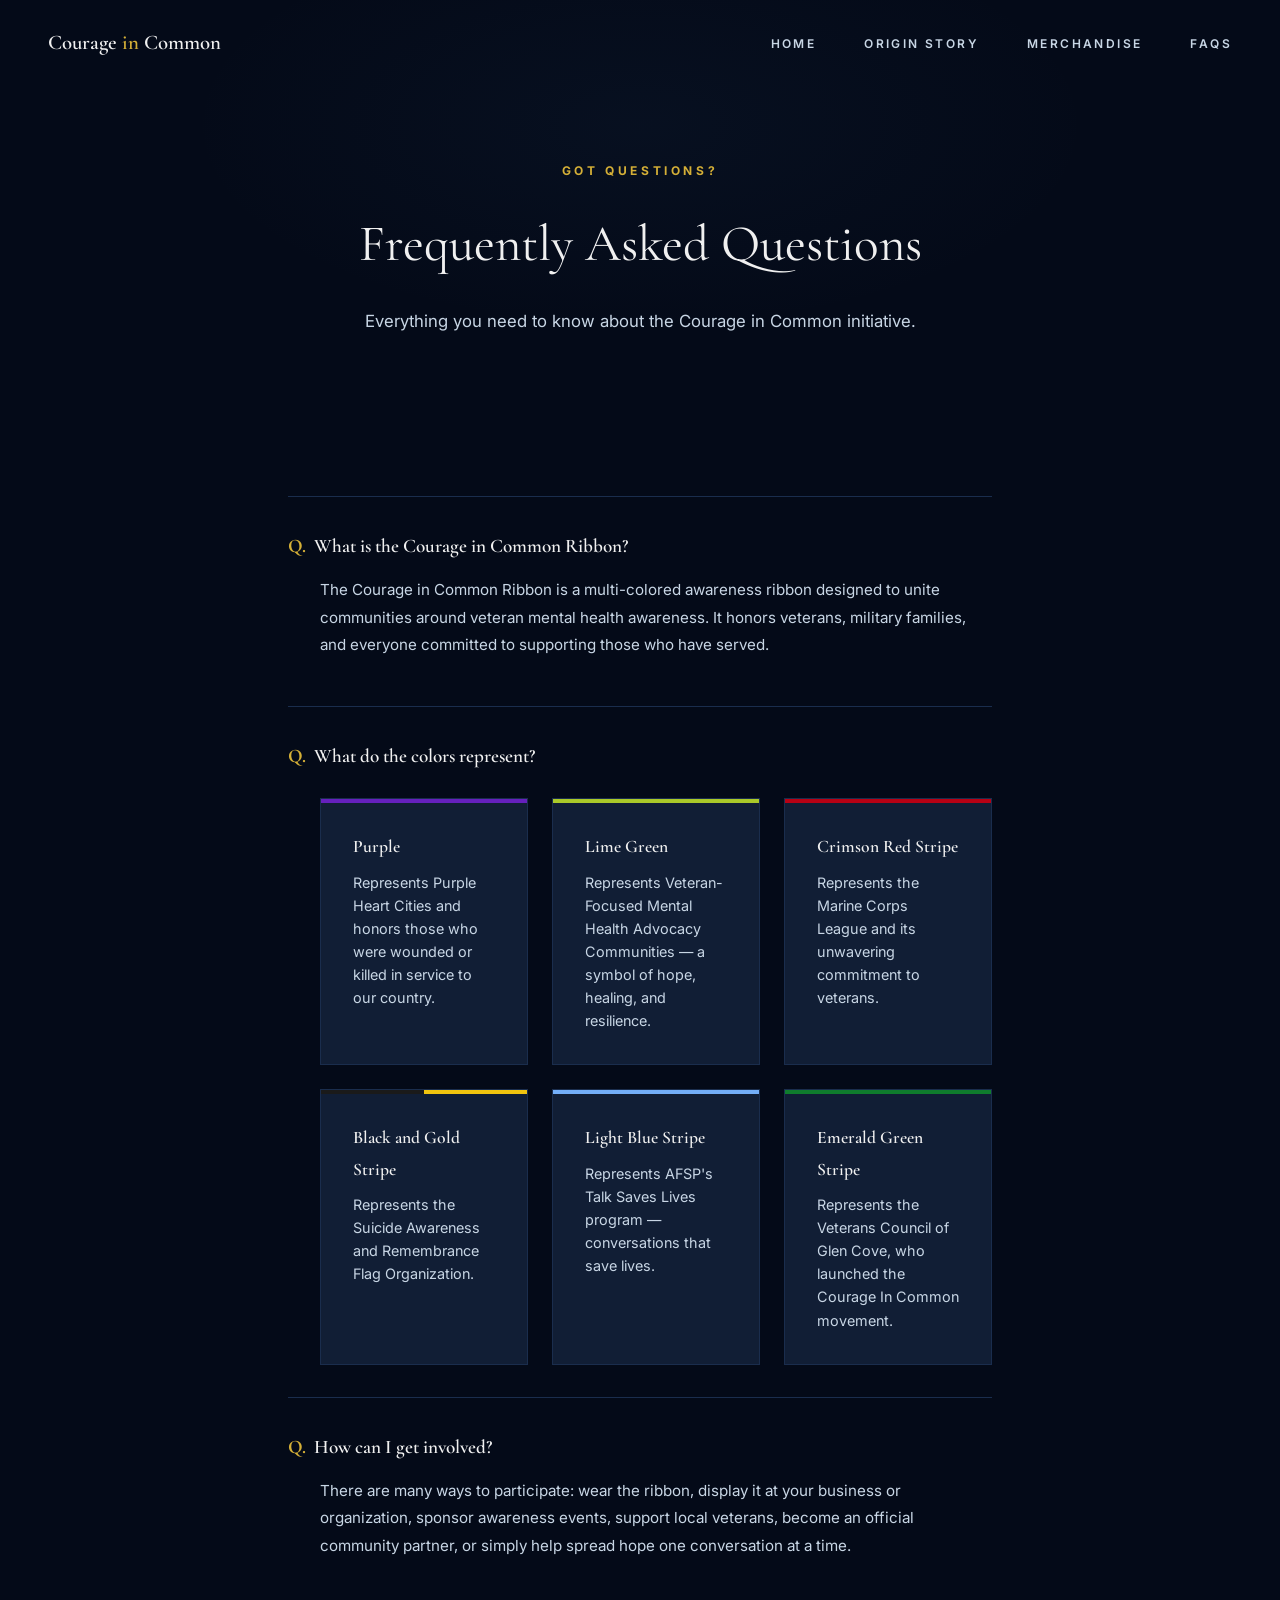
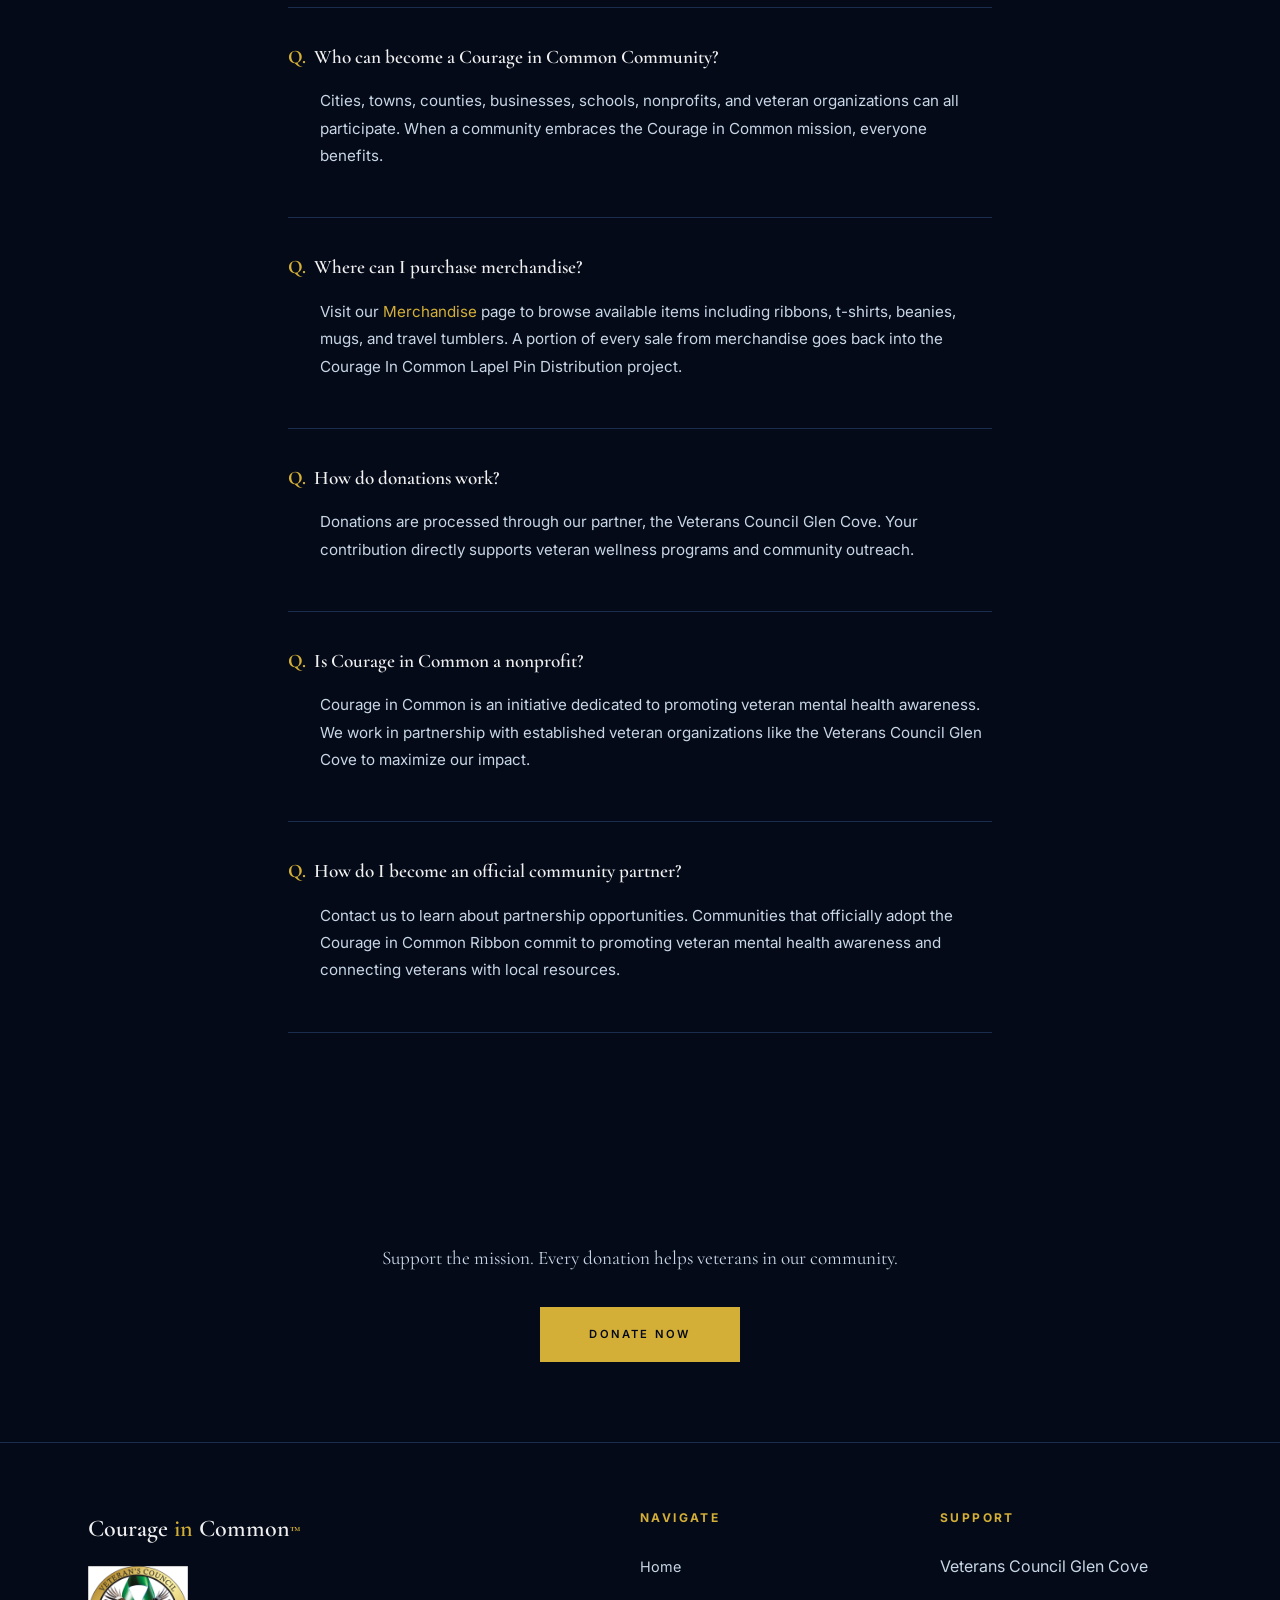
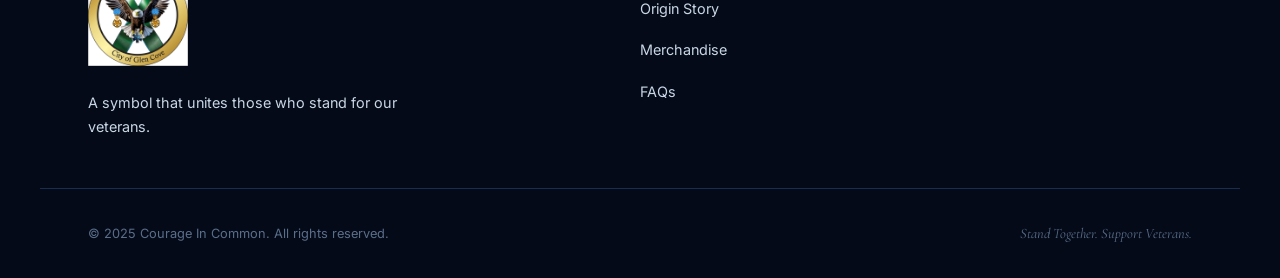
==== faqs.html @ e47f9d23 "Update veterans council seal to v3 on all pages" ====
<!DOCTYPE html>
<html lang="en">
<head>
  <meta charset="UTF-8">
  <meta name="viewport" content="width=device-width, initial-scale=1.0">
  <title>FAQs — Courage In Common™</title>
  <meta name="description" content="Frequently asked questions about the Courage in Common Ribbon initiative and how you can get involved.">
  <link rel="preconnect" href="https://fonts.googleapis.com">
  <link rel="preconnect" href="https://fonts.gstatic.com" crossorigin>
  <link href="https://fonts.googleapis.com/css2?family=Cormorant+Garamond:ital,wght@0,300;0,400;0,500;0,600;0,700;1,300;1,400&family=Inter:wght@300;400;500;600&display=swap" rel="stylesheet">
  <style>
    :root {
      --bg-deep: #040a18; --bg-primary: #0a1628; --bg-card: #111e35;
      --border: #1a2d4d; --gold: #d4af37; --gold-bright: #e8c84a;
      --text-primary: #f0f0f0; --text-muted: #c8d6e5; --text-dim: #5a6e8a;
      --font-display: 'Cormorant Garamond', Georgia, serif;
      --font-body: 'Inter', -apple-system, sans-serif;
      --transition: 0.5s cubic-bezier(0.4, 0, 0.2, 1);
    }
    *, *::before, *::after { margin: 0; padding: 0; box-sizing: border-box; }
    body { font-family: var(--font-body); font-weight: 400; color: var(--text-primary); background: var(--bg-deep); line-height: 1.8; -webkit-font-smoothing: antialiased; }
    a { color: var(--gold); text-decoration: none; transition: color var(--transition); }
    a:hover { color: var(--gold-bright); }

    .navbar { position: fixed; top: 0; left: 0; right: 0; z-index: 1000; padding: 1.5rem 3rem; transition: all var(--transition); }
    .navbar.scrolled { background: rgba(4, 10, 24, 0.95); backdrop-filter: blur(20px); padding: 1rem 3rem; border-bottom: 1px solid var(--border); }
    .nav-inner { max-width: 1400px; margin: 0 auto; display: flex; justify-content: space-between; align-items: center; }
    .nav-brand { font-family: var(--font-display); font-weight: 600; font-size: 1.3rem; color: var(--text-primary); }
    .nav-brand span { color: var(--gold); }
    .nav-links { display: flex; gap: 3rem; list-style: none; padding: 0; margin: 0; margin-left: auto; }
    .nav-links a { font-size: 0.75rem; font-weight: 600; letter-spacing: 0.2em; text-transform: uppercase; color: var(--text-muted); transition: color var(--transition); position: relative; }
    .nav-links a::after { content: ''; position: absolute; bottom: -4px; left: 0; width: 0; height: 1px; background: var(--gold); transition: width var(--transition); }
    .nav-links a:hover { color: var(--gold); }
    .nav-links a:hover::after { width: 100%; }
    .hamburger { display: none; flex-direction: column; gap: 6px; cursor: pointer; z-index: 10000; position: relative; background: none; border: none; padding: 10px; }
    .hamburger span { width: 24px; height: 1px; background: var(--text-primary); transition: all 0.4s ease; }
    .hamburger.active span:nth-child(1) { transform: rotate(45deg) translate(5px, 5px); }
    .hamburger.active span:nth-child(2) { opacity: 0; }
    .hamburger.active span:nth-child(3) { transform: rotate(-45deg) translate(5px, -5px); }
    @media (max-width: 768px) {
      .navbar { padding: 1rem 1.5rem; }
      .navbar.scrolled { padding: 0.8rem 1.5rem; }
      .nav-links { display: none; position: fixed; top: 0; left: 0; width: 100vw; height: 100vh; background: #000; flex-direction: column; justify-content: center; align-items: center; gap: 2.5rem; z-index: 9999; padding: 0; margin: 0; }
      .nav-links.active { display: flex; }
      .nav-links a { font-size: 0.9rem; letter-spacing: 0.25em; font-family: var(--font-display); font-weight: 400; }
      .hamburger { display: flex; }
    }

    .overline { font-weight: 700; font-size: 0.75rem; letter-spacing: 0.3em; text-transform: uppercase; color: var(--gold); margin-bottom: 1rem; display: block; }
    .page-hero { padding: 10rem 2rem 5rem; text-align: center; background: radial-gradient(ellipse at 50% 30%, rgba(58, 110, 165, 0.06) 0%, transparent 50%), var(--bg-deep); }
    .page-hero h1 { font-family: var(--font-display); font-weight: 400; font-size: clamp(2rem, 4vw, 3.5rem); color: var(--text-primary); margin-bottom: 1rem; }
    .faq-section { padding: 5rem 3rem 8rem; max-width: 800px; margin: 0 auto; }
    .faq-item { border-bottom: 1px solid var(--border); padding: 2rem 0; }
    .faq-item:first-child { border-top: 1px solid var(--border); }
    .faq-question { font-family: var(--font-display); font-weight: 600; font-size: 1.2rem; color: var(--text-primary); margin-bottom: 0.8rem; display: flex; align-items: flex-start; gap: 0.5rem; }
    .faq-question::before { content: 'Q.'; color: var(--gold); font-weight: 700; flex-shrink: 0; }
    .faq-answer { color: var(--text-muted); font-size: 0.95rem; padding-left: 2rem; line-height: 1.8; }
    .faq-answer p { margin-bottom: 1rem; }
    @media (max-width: 768px) { .faq-section { padding: 3rem 1.5rem 5rem; } }

    .btn-primary { display: inline-block; padding: 1rem 3rem; background: var(--gold); color: var(--bg-deep); font-size: 0.7rem; font-weight: 600; letter-spacing: 0.2em; text-transform: uppercase; border: 1px solid var(--gold); transition: all var(--transition); text-decoration: none; }
    .btn-primary:hover { background: var(--gold-bright); color: var(--bg-deep); box-shadow: 0 0 30px rgba(212, 175, 55, 0.2); }

    footer { background: var(--bg-deep); border-top: 1px solid var(--border); padding: 4rem 0 2rem; }
    .footer-inner { max-width: 1200px; margin: 0 auto; padding: 0 3rem; display: grid; grid-template-columns: 2fr 1fr 1fr; gap: 3rem; }
    .footer-brand { font-family: var(--font-display); font-weight: 600; font-size: 1.5rem; color: var(--text-primary); margin-bottom: 1rem; }
    .footer-brand span { color: var(--gold); }
    .footer-desc { font-size: 0.9rem; color: var(--text-muted); max-width: 350px; line-height: 1.7; }
    .footer-heading { font-weight: 700; font-size: 0.75rem; letter-spacing: 0.2em; text-transform: uppercase; color: var(--gold); margin-bottom: 1.5rem; }
    .footer-links { list-style: none; }
    .footer-links li { margin-bottom: 0.8rem; }
    .footer-links a { font-size: 0.9rem; color: var(--text-muted); }
    .footer-links a:hover { color: var(--gold); }
    .footer-bottom { max-width: 1200px; margin: 3rem auto 0; padding: 2rem 3rem 0; border-top: 1px solid var(--border); display: flex; justify-content: space-between; align-items: center; flex-wrap: wrap; gap: 1rem; }
    .footer-copy { font-size: 0.8rem; color: var(--text-dim); }
    .footer-tagline { font-family: var(--font-display); font-style: italic; font-size: 0.9rem; color: var(--text-dim); }
    @media (max-width: 768px) { .footer-inner { grid-template-columns: 1fr; text-align: center; padding: 0 1.5rem; } .footer-desc { margin: 0 auto; } .footer-bottom { justify-content: center; text-align: center; padding: 2rem 1.5rem 0; } }

    .reveal { opacity: 0; transform: translateY(30px); transition: opacity 0.8s ease, transform 0.8s ease; }
    .reveal.visible { opacity: 1; transform: translateY(0); }
    .color-grid { display: grid; grid-template-columns: repeat(3, 1fr); gap: 1.5rem; margin-top: 1.5rem; }
    .color-card { background: var(--bg-card); border: 1px solid var(--border); padding: 2rem; transition: all var(--transition); position: relative; overflow: hidden; }
    .color-card::before { content: ''; position: absolute; top: 0; left: 0; right: 0; height: 4px; background: var(--card-accent, var(--gold)); }
    .color-card:hover { border-color: rgba(212, 175, 55, 0.25); transform: translateY(-4px); }
    .color-card h3 { font-family: var(--font-display); font-weight: 600; font-size: 1.1rem; color: var(--text-primary); margin-bottom: 0.5rem; }
    .color-card p { font-size: 0.9rem; color: var(--text-muted); line-height: 1.6; margin: 0; }
    @media (max-width: 768px) { .color-grid { grid-template-columns: 1fr; } }
  </style>
</head>
<body>
  <nav class="navbar" id="navbar">
    <div class="nav-inner">
      <a href="index.html" class="nav-brand">Courage <span>in</span> Common</a>
      <ul class="nav-links" id="navLinks">
        <li><a href="index.html">Home</a></li>
        <li><a href="origin-story.html">Origin Story</a></li>
        <li><a href="merchandise.html">Merchandise</a></li>
        <li><a href="faqs.html">FAQs</a></li>
      </ul>
      <div class="hamburger" id="hamburger"><span></span><span></span><span></span></div>
    </div>
  </nav>

  <section class="page-hero">
    <span class="overline reveal">Got Questions?</span>
    <h1 class="reveal">Frequently Asked Questions</h1>
    <p class="reveal" style="font-size: 1.05rem; color: var(--text-muted);">Everything you need to know about the Courage in Common initiative.</p>
  </section>

  <div class="faq-section">
    <div class="faq-item reveal"><h3 class="faq-question">What is the Courage in Common Ribbon?</h3><div class="faq-answer"><p>The Courage in Common Ribbon is a multi-colored awareness ribbon designed to unite communities around veteran mental health awareness. It honors veterans, military families, and everyone committed to supporting those who have served.</p></div></div>
    <div class="faq-item reveal"><h3 class="faq-question">What do the colors represent?</h3><div class="faq-answer">
      <div class="color-grid">
        <div class="color-card" style="--card-accent: #6520bd;"><h3>Purple</h3><p>Represents Purple Heart Cities and honors those who were wounded or killed in service to our country.</p></div>
        <div class="color-card" style="--card-accent: #aac929;"><h3>Lime Green</h3><p>Represents Veteran-Focused Mental Health Advocacy Communities — a symbol of hope, healing, and resilience.</p></div>
        <div class="color-card" style="--card-accent: #b70114;"><h3>Crimson Red Stripe</h3><p>Represents the Marine Corps League and its unwavering commitment to veterans.</p></div>
        <div class="color-card" style="--card-accent: linear-gradient(90deg, #1a1a1a 50%, #f1c40f 50%);"><h3>Black and Gold Stripe</h3><p>Represents the Suicide Awareness and Remembrance Flag Organization.</p></div>
        <div class="color-card" style="--card-accent: #73aef8;"><h3>Light Blue Stripe</h3><p>Represents AFSP's Talk Saves Lives program — conversations that save lives.</p></div>
        <div class="color-card" style="--card-accent: #0f7c2d;"><h3>Emerald Green Stripe</h3><p>Represents the Veterans Council of Glen Cove, who launched the Courage In Common movement.</p></div>
      </div>
    </div></div>
    <div class="faq-item reveal"><h3 class="faq-question">How can I get involved?</h3><div class="faq-answer"><p>There are many ways to participate: wear the ribbon, display it at your business or organization, sponsor awareness events, support local veterans, become an official community partner, or simply help spread hope one conversation at a time.</p></div></div>
    <div class="faq-item reveal"><h3 class="faq-question">Who can become a Courage in Common Community?</h3><div class="faq-answer"><p>Cities, towns, counties, businesses, schools, nonprofits, and veteran organizations can all participate. When a community embraces the Courage in Common mission, everyone benefits.</p></div></div>
    <div class="faq-item reveal"><h3 class="faq-question">Where can I purchase merchandise?</h3><div class="faq-answer"><p>Visit our <a href="merchandise.html">Merchandise</a> page to browse available items including ribbons, t-shirts, beanies, mugs, and travel tumblers. A portion of every sale from merchandise goes back into the Courage In Common Lapel Pin Distribution project.</p></div></div>
    <div class="faq-item reveal"><h3 class="faq-question">How do donations work?</h3><div class="faq-answer"><p>Donations are processed through our partner, the Veterans Council Glen Cove. Your contribution directly supports veteran wellness programs and community outreach.</p></div></div>
    <div class="faq-item reveal"><h3 class="faq-question">Is Courage in Common a nonprofit?</h3><div class="faq-answer"><p>Courage in Common is an initiative dedicated to promoting veteran mental health awareness. We work in partnership with established veteran organizations like the Veterans Council Glen Cove to maximize our impact.</p></div></div>
    <div class="faq-item reveal"><h3 class="faq-question">How do I become an official community partner?</h3><div class="faq-answer"><p>Contact us to learn about partnership opportunities. Communities that officially adopt the Courage in Common Ribbon commit to promoting veteran mental health awareness and connecting veterans with local resources.</p></div></div>
  </div>

  <section style="padding: 5rem 0; text-align: center; background: var(--bg-deep);">
    <p style="font-family: var(--font-display); font-size: 1.2rem; color: var(--text-muted); margin-bottom: 2rem;">Support the mission. Every donation helps veterans in our community.</p>
    <a href="https://www.zeffy.com/en-US/donation-form/courage-in-common-mental-health-advocacy-initiative" class="btn-primary" target="_blank" rel="noopener">Donate Now</a>
  </section>

  <footer>
    <div class="footer-inner">
      <div><div class="footer-brand">Courage <span>in</span> Common<span style="color: var(--gold); font-size: 0.6em;">™</span></div>
        <img src="images/veterans-council-seal.png" alt="Veterans Council Glen Cove" style="max-width: 100px; margin-bottom: 1rem;">
        <p class="footer-desc">A symbol that unites those who stand for our veterans.</p></div>
      <div><h4 class="footer-heading">Navigate</h4><ul class="footer-links"><li><a href="index.html">Home</a></li><li><a href="origin-story.html">Origin Story</a></li><li><a href="merchandise.html">Merchandise</a></li><li><a href="faqs.html">FAQs</a></li></ul></div>
      <div><h4 class="footer-heading">Support</h4><ul class="footer-links"><li><span style="color: var(--text-muted); cursor: default;">Veterans Council Glen Cove</span></li></ul></div>
    </div>
    <div class="footer-bottom"><p class="footer-copy">&copy; 2025 Courage In Common. All rights reserved.</p><p class="footer-tagline">Stand Together. Support Veterans.</p></div>
  </footer>

  <script>
    const navbar = document.getElementById('navbar');
    window.addEventListener('scroll', () => { navbar.classList.toggle('scrolled', window.scrollY > 50); });
    const hamburger = document.getElementById('hamburger');
    const navLinks = document.getElementById('navLinks');
    hamburger.addEventListener('click', () => { navLinks.classList.toggle('active'); hamburger.classList.toggle('active'); });
    document.querySelectorAll('.nav-links a').forEach(link => { link.addEventListener('click', () => { navLinks.classList.remove('active'); hamburger.classList.remove('active'); }); });
    document.querySelectorAll('.reveal').forEach(el => { new IntersectionObserver((entries) => { entries.forEach(e => { if (e.isIntersecting) { e.target.classList.add('visible'); } }); }, { threshold: 0.1 }).observe(el); });
  </script>
</body>
</html>
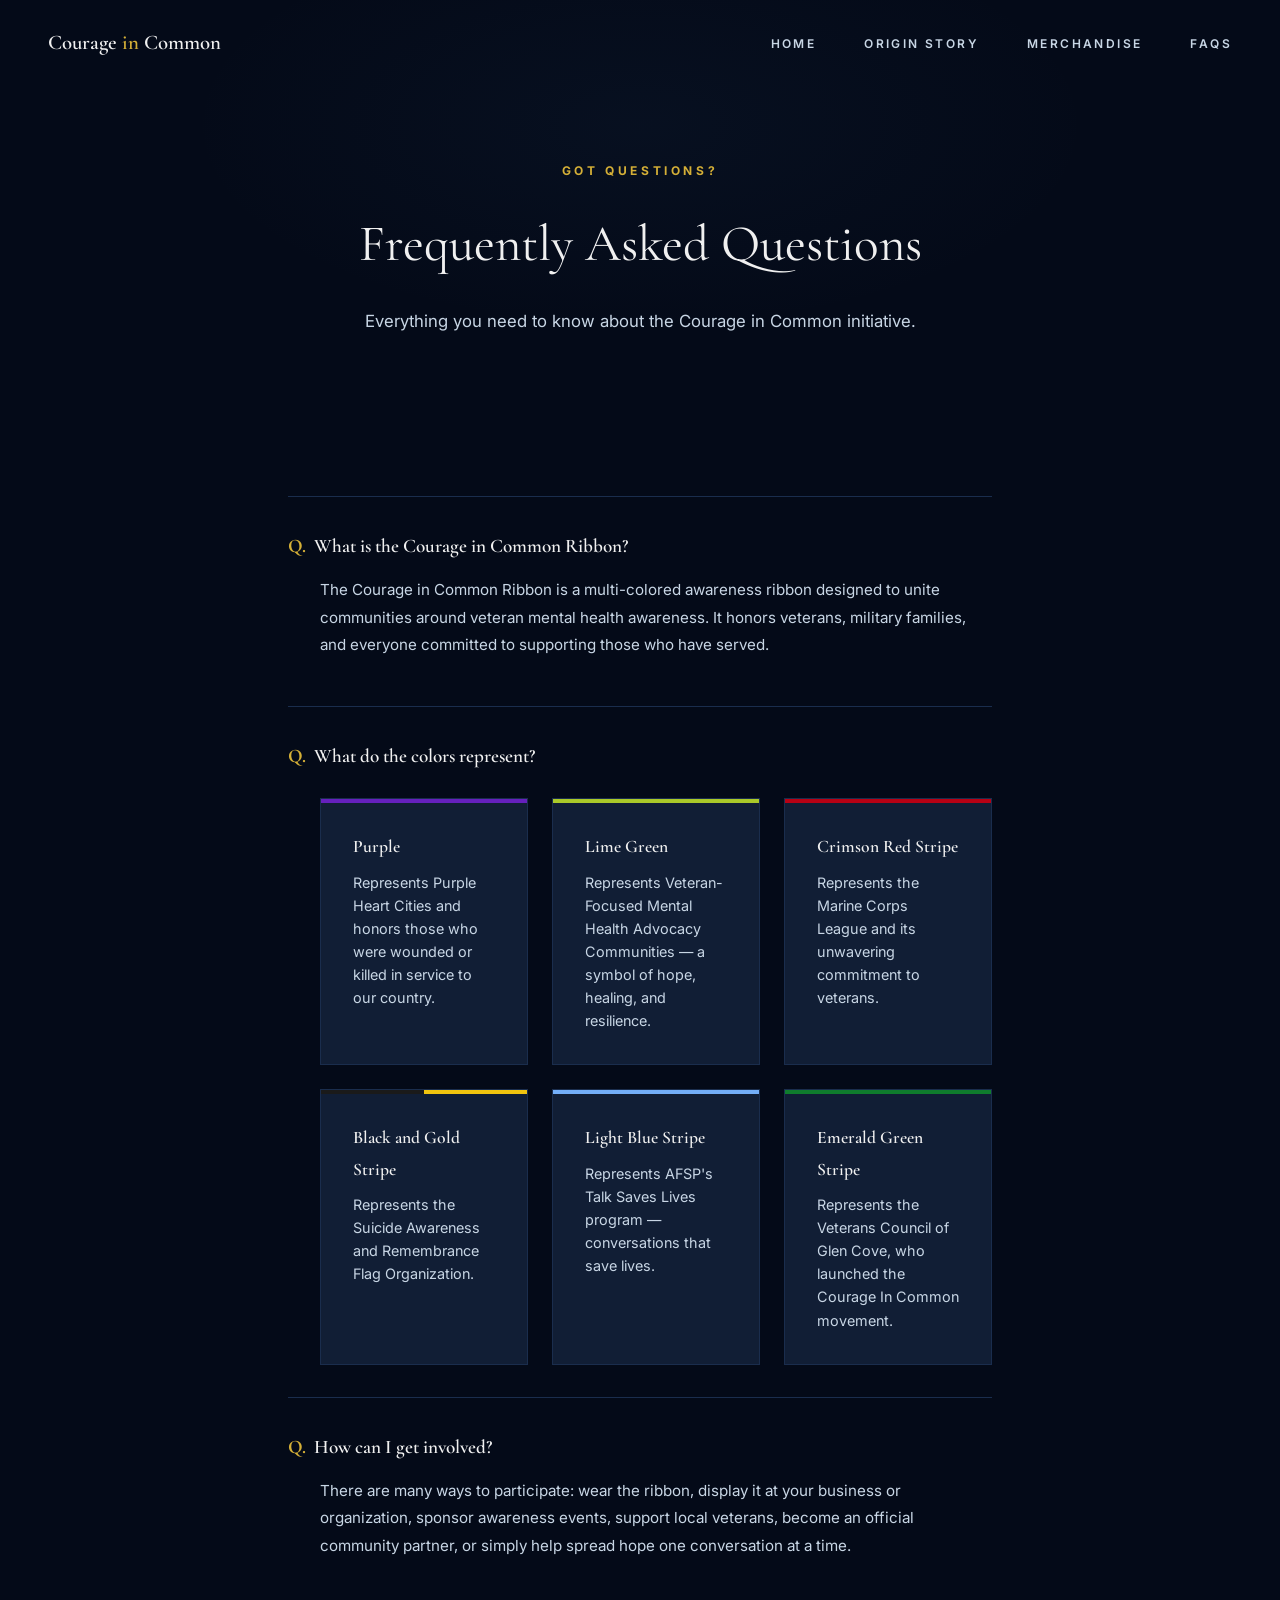
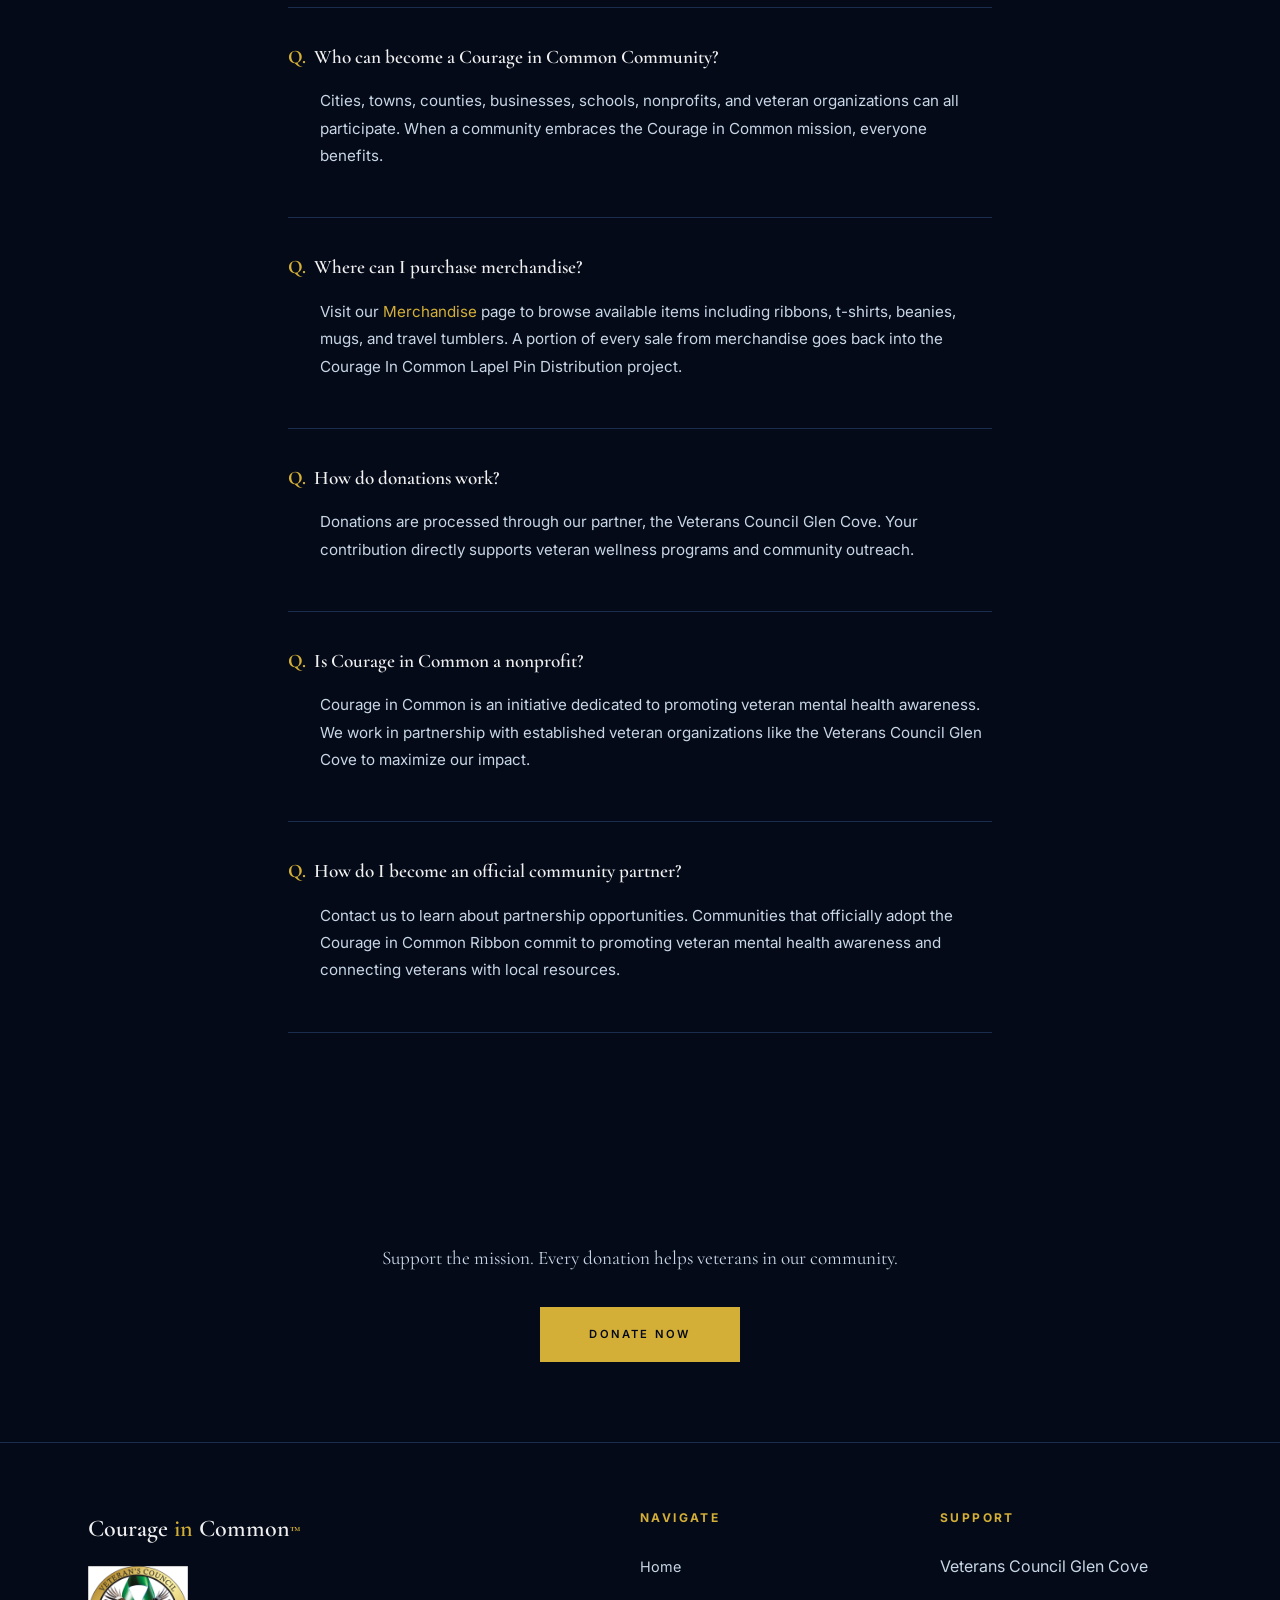
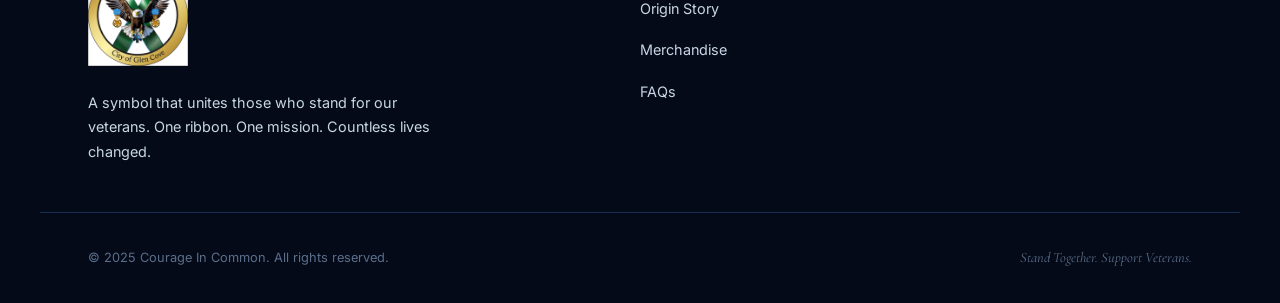
==== commit 5f07c66a: "Add full footer tagline to all pages" ====
--- a/faqs.html
+++ b/faqs.html
@@ -136,7 +136,7 @@
     <div class="footer-inner">
       <div><div class="footer-brand">Courage <span>in</span> Common<span style="color: var(--gold); font-size: 0.6em;">™</span></div>
         <img src="images/veterans-council-seal.png" alt="Veterans Council Glen Cove" style="max-width: 100px; margin-bottom: 1rem;">
-        <p class="footer-desc">A symbol that unites those who stand for our veterans.</p></div>
+        <p class="footer-desc">A symbol that unites those who stand for our veterans. One ribbon. One mission. Countless lives changed.</p></div>
       <div><h4 class="footer-heading">Navigate</h4><ul class="footer-links"><li><a href="index.html">Home</a></li><li><a href="origin-story.html">Origin Story</a></li><li><a href="merchandise.html">Merchandise</a></li><li><a href="faqs.html">FAQs</a></li></ul></div>
       <div><h4 class="footer-heading">Support</h4><ul class="footer-links"><li><span style="color: var(--text-muted); cursor: default;">Veterans Council Glen Cove</span></li></ul></div>
     </div>
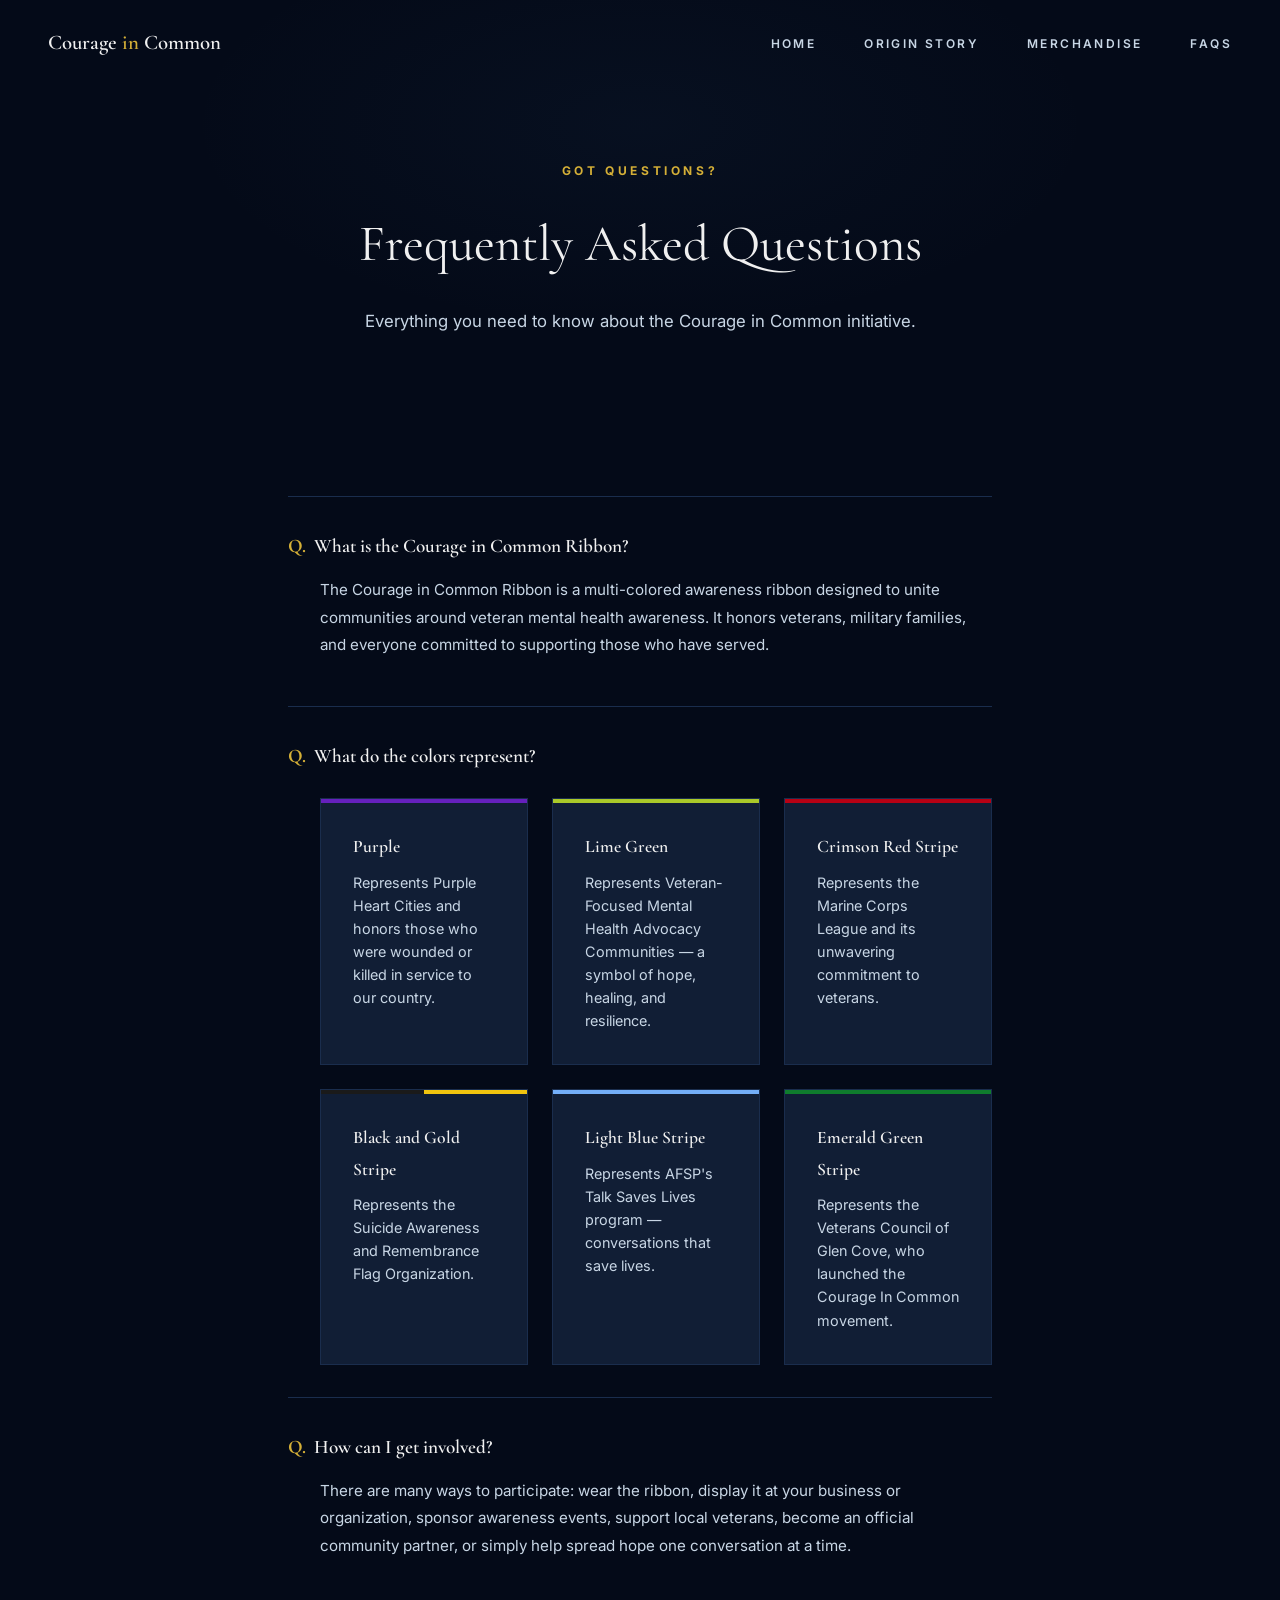
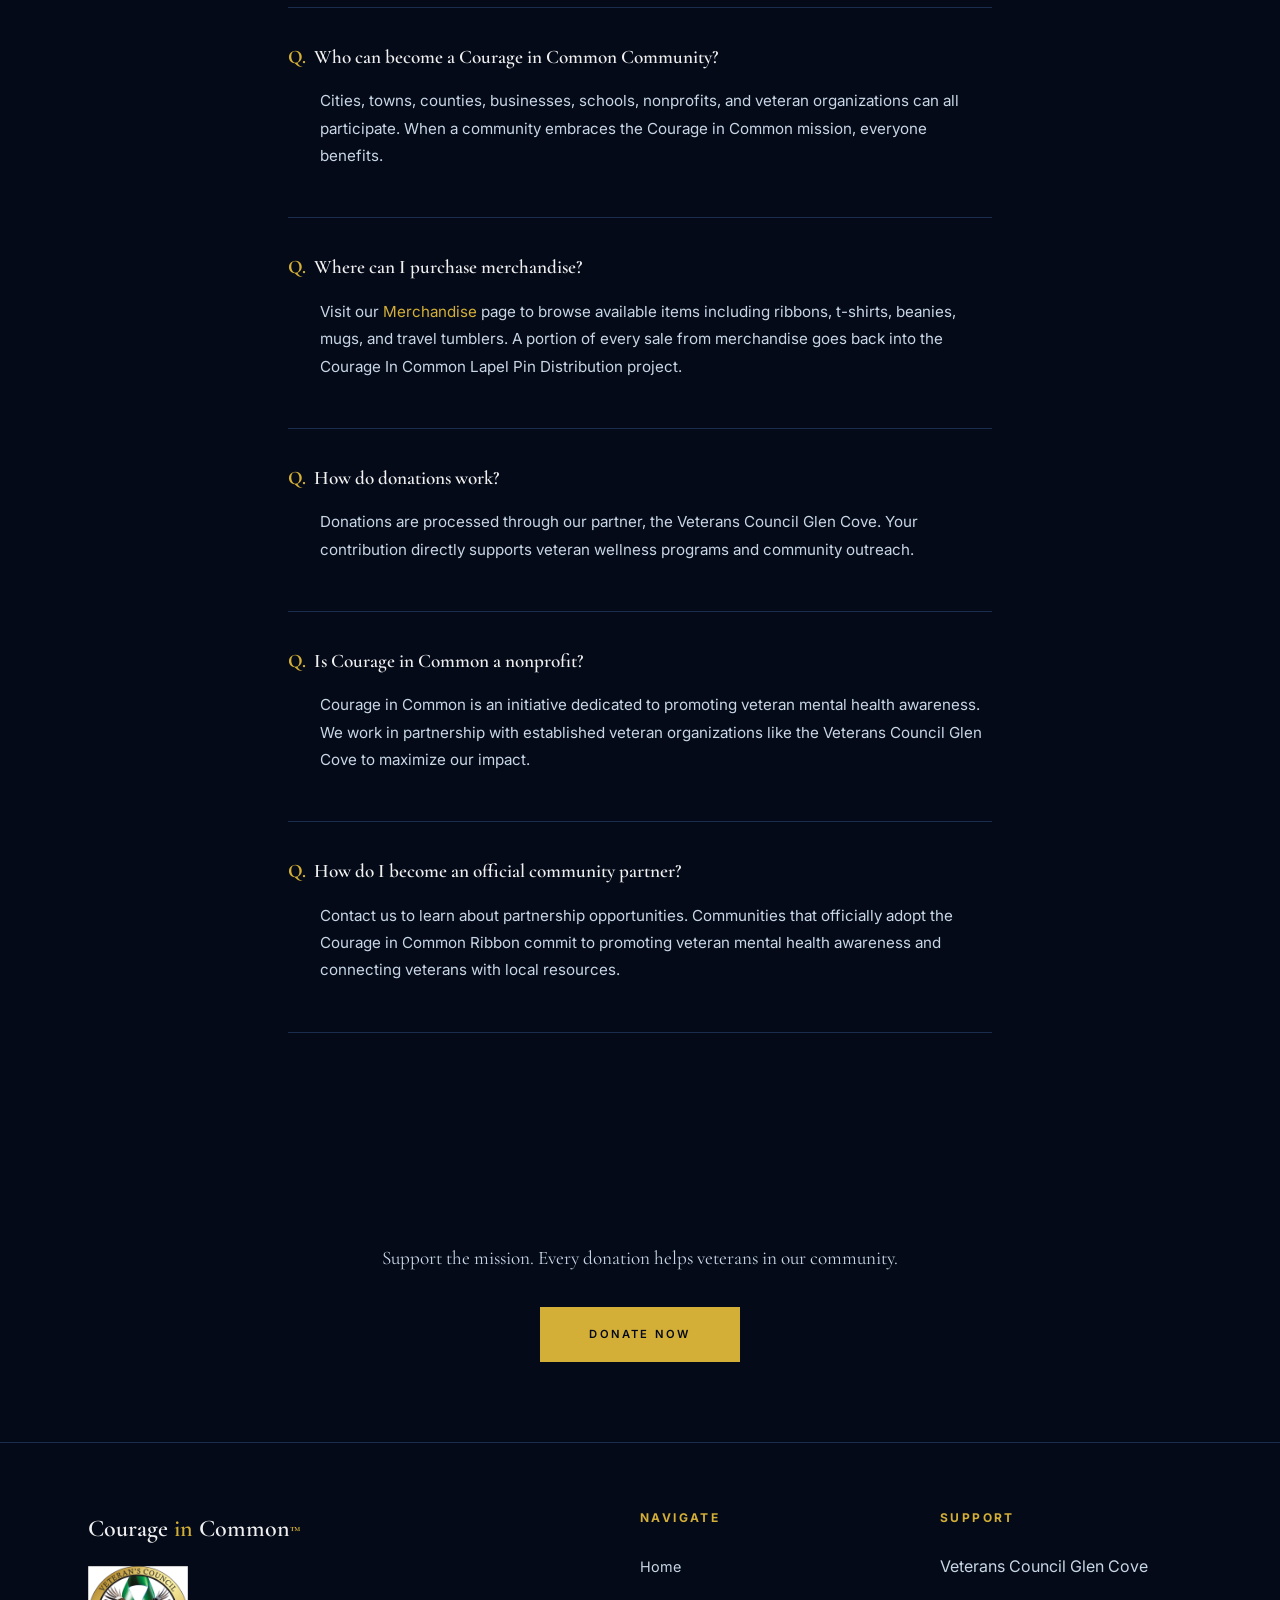
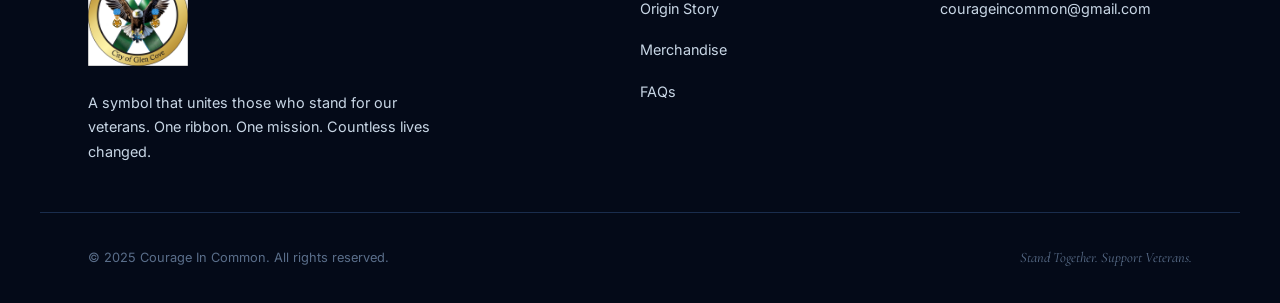
==== commit bc7853a8: "Add contact email to footer on all pages + Organization schema" ====
--- a/faqs.html
+++ b/faqs.html
@@ -3,8 +3,87 @@
 <head>
   <meta charset="UTF-8">
   <meta name="viewport" content="width=device-width, initial-scale=1.0">
+  <link rel="icon" type="image/svg+xml" href="favicon.svg">
+  <link rel="icon" type="image/png" sizes="32x32" href="favicon-32.png">
+  <link rel="icon" type="image/png" sizes="16x16" href="favicon-16.png">
+  <link rel="apple-touch-icon" sizes="64x64" href="favicon-64.png">
   <title>FAQs — Courage In Common™</title>
-  <meta name="description" content="Frequently asked questions about the Courage in Common Ribbon initiative and how you can get involved.">
+  <meta name="description" content="Frequently asked questions about the Courage in Common Ribbon initiative — what it is, what the colors mean, and how you can get involved.">
+  <link rel="canonical" href="https://www.courageincommon.com/faqs.html">
+
+  <!-- Open Graph -->
+  <meta property="og:type" content="website">
+  <meta property="og:title" content="FAQs — Courage In Common™">
+  <meta property="og:description" content="Frequently asked questions about the Courage in Common Ribbon initiative and how you can get involved.">
+  <meta property="og:image" content="https://www.courageincommon.com/images/hero-coin.png">
+  <meta property="og:url" content="https://www.courageincommon.com/faqs.html">
+  <meta property="og:site_name" content="Courage In Common">
+  <meta property="og:locale" content="en_US">
+
+  <!-- Twitter Card -->
+  <meta name="twitter:card" content="summary_large_image">
+  <meta name="twitter:title" content="FAQs — Courage In Common™">
+  <meta name="twitter:description" content="Frequently asked questions about the Courage in Common Ribbon initiative and how you can get involved.">
+  <meta name="twitter:image" content="https://www.courageincommon.com/images/hero-coin.png">
+
+  <!-- JSON-LD FAQPage Schema -->
+  <script type="application/ld+json">
+  {
+    "@context": "https://schema.org",
+    "@type": "FAQPage",
+    "mainEntity": [
+      {
+        "@type": "Question",
+        "name": "What is the Courage in Common Ribbon?",
+        "acceptedAnswer": {
+          "@type": "Answer",
+          "text": "The Courage in Common Ribbon is a multi-colored awareness ribbon designed to unite communities around veteran mental health awareness. It honors veterans, military families, and everyone committed to supporting those who have served."
+        }
+      },
+      {
+        "@type": "Question",
+        "name": "What do the colors represent?",
+        "acceptedAnswer": {
+          "@type": "Answer",
+          "text": "Purple represents Purple Heart Cities. Lime Green represents Veteran-Focused Mental Health Advocacy Communities. Crimson Red represents the Marine Corps League. Black and Gold represents the Suicide Awareness and Remembrance Flag Organization. Light Blue represents AFSP's Talk Saves Lives program. Emerald Green represents the Veterans Council of Glen Cove."
+        }
+      },
+      {
+        "@type": "Question",
+        "name": "How can I get involved?",
+        "acceptedAnswer": {
+          "@type": "Answer",
+          "text": "There are many ways to participate: wear the ribbon, display it at your business or organization, sponsor awareness events, support local veterans, become an official community partner, or simply help spread hope one conversation at a time."
+        }
+      },
+      {
+        "@type": "Question",
+        "name": "Where can I purchase merchandise?",
+        "acceptedAnswer": {
+          "@type": "Answer",
+          "text": "Visit the Courage in Common Merchandise page to browse available items including ribbons, t-shirts, beanies, mugs, and travel tumblers. A portion of every sale goes back into the Courage In Common Lapel Pin Distribution project."
+        }
+      },
+      {
+        "@type": "Question",
+        "name": "How do donations work?",
+        "acceptedAnswer": {
+          "@type": "Answer",
+          "text": "Donations are processed through the Veterans Council Glen Cove via Zeffy. Your contribution directly supports veteran wellness programs and community outreach."
+        }
+      },
+      {
+        "@type": "Question",
+        "name": "Is Courage in Common a nonprofit?",
+        "acceptedAnswer": {
+          "@type": "Answer",
+          "text": "Courage in Common is an initiative dedicated to promoting veteran mental health awareness. It works in partnership with established veteran organizations like the Veterans Council Glen Cove to maximize impact."
+        }
+      }
+    ]
+  }
+  </script>
+
   <link rel="preconnect" href="https://fonts.googleapis.com">
   <link rel="preconnect" href="https://fonts.gstatic.com" crossorigin>
   <link href="https://fonts.googleapis.com/css2?family=Cormorant+Garamond:ital,wght@0,300;0,400;0,500;0,600;0,700;1,300;1,400&family=Inter:wght@300;400;500;600&display=swap" rel="stylesheet">
@@ -138,7 +217,8 @@
         <img src="images/veterans-council-seal.png" alt="Veterans Council Glen Cove" style="max-width: 100px; margin-bottom: 1rem;">
         <p class="footer-desc">A symbol that unites those who stand for our veterans. One ribbon. One mission. Countless lives changed.</p></div>
       <div><h4 class="footer-heading">Navigate</h4><ul class="footer-links"><li><a href="index.html">Home</a></li><li><a href="origin-story.html">Origin Story</a></li><li><a href="merchandise.html">Merchandise</a></li><li><a href="faqs.html">FAQs</a></li></ul></div>
-      <div><h4 class="footer-heading">Support</h4><ul class="footer-links"><li><span style="color: var(--text-muted); cursor: default;">Veterans Council Glen Cove</span></li></ul></div>
+      <div><h4 class="footer-heading">Support</h4><ul class="footer-links"><li><span style="color: var(--text-muted); cursor: default;">Veterans Council Glen Cove</span></li>
+          <li><a href="mailto:courageincommon@gmail.com">courageincommon@gmail.com</a></li></ul></div>
     </div>
     <div class="footer-bottom"><p class="footer-copy">&copy; 2025 Courage In Common. All rights reserved.</p><p class="footer-tagline">Stand Together. Support Veterans.</p></div>
   </footer>
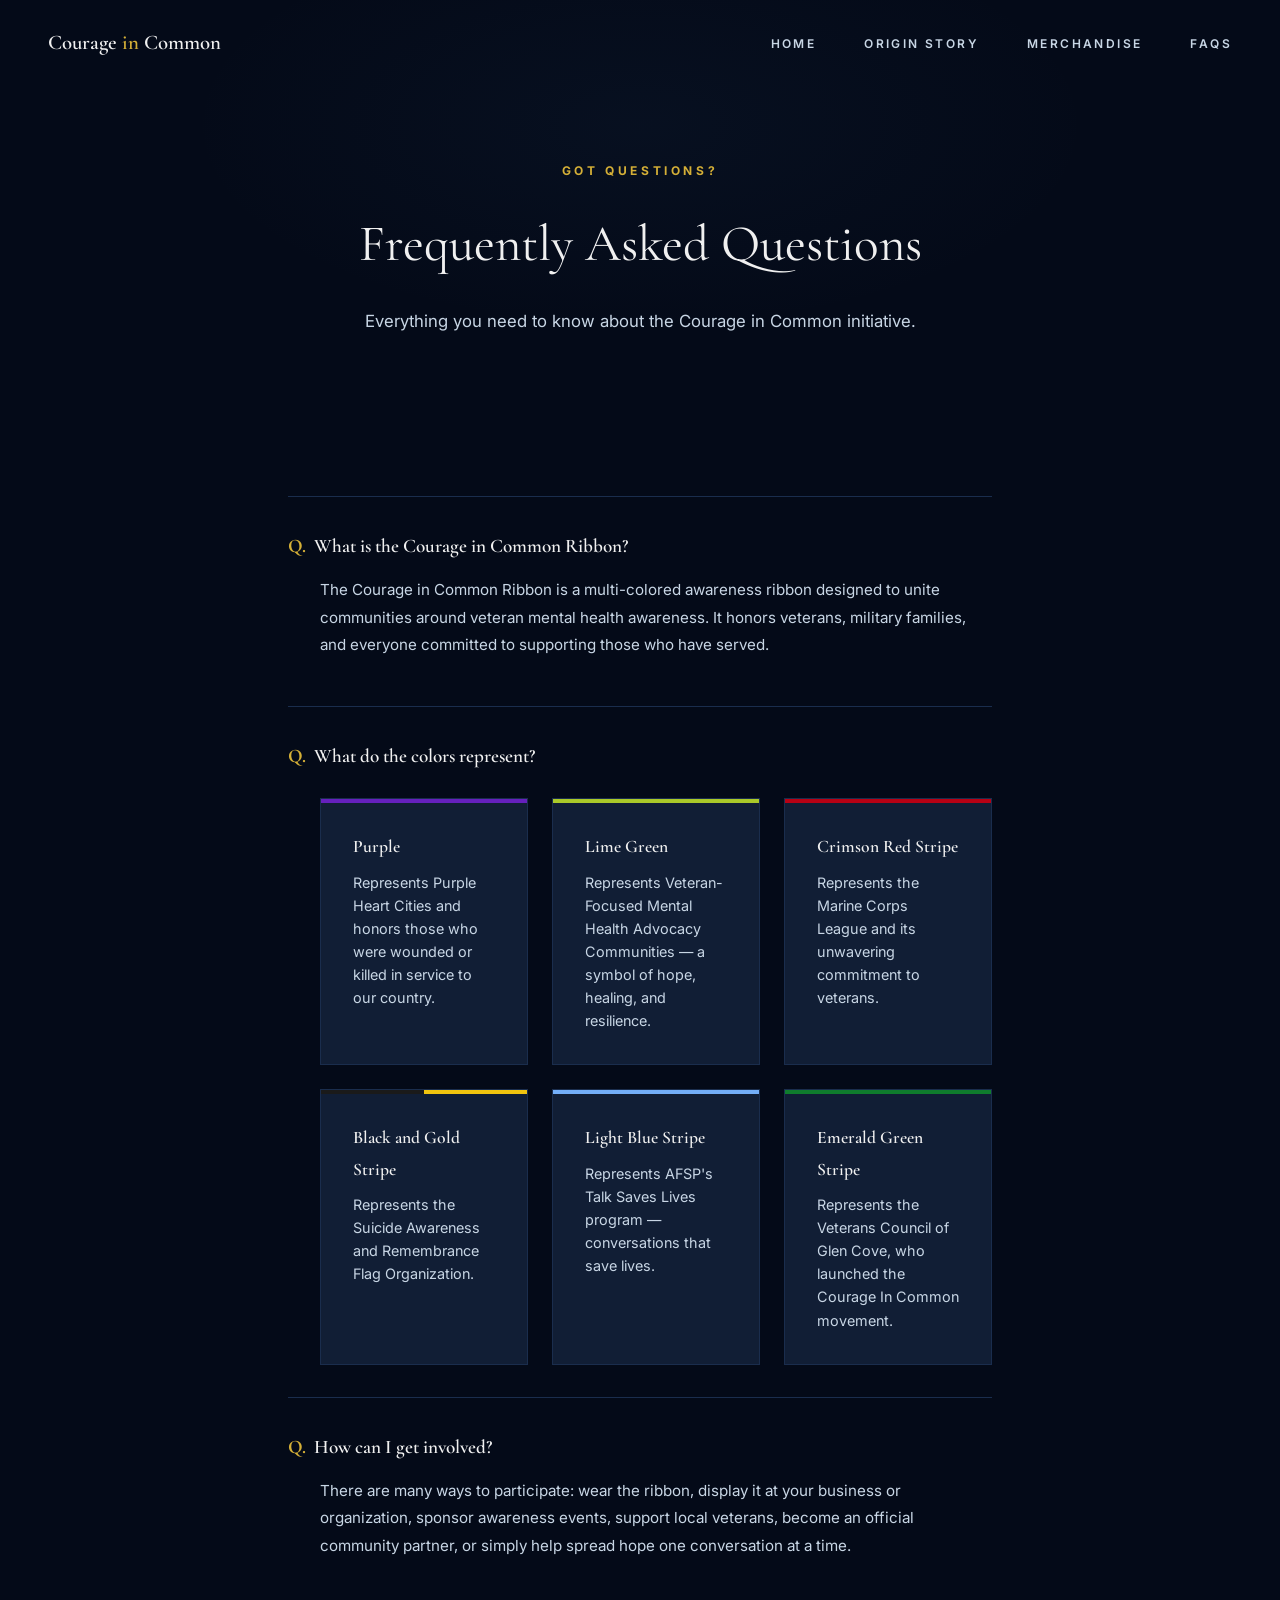
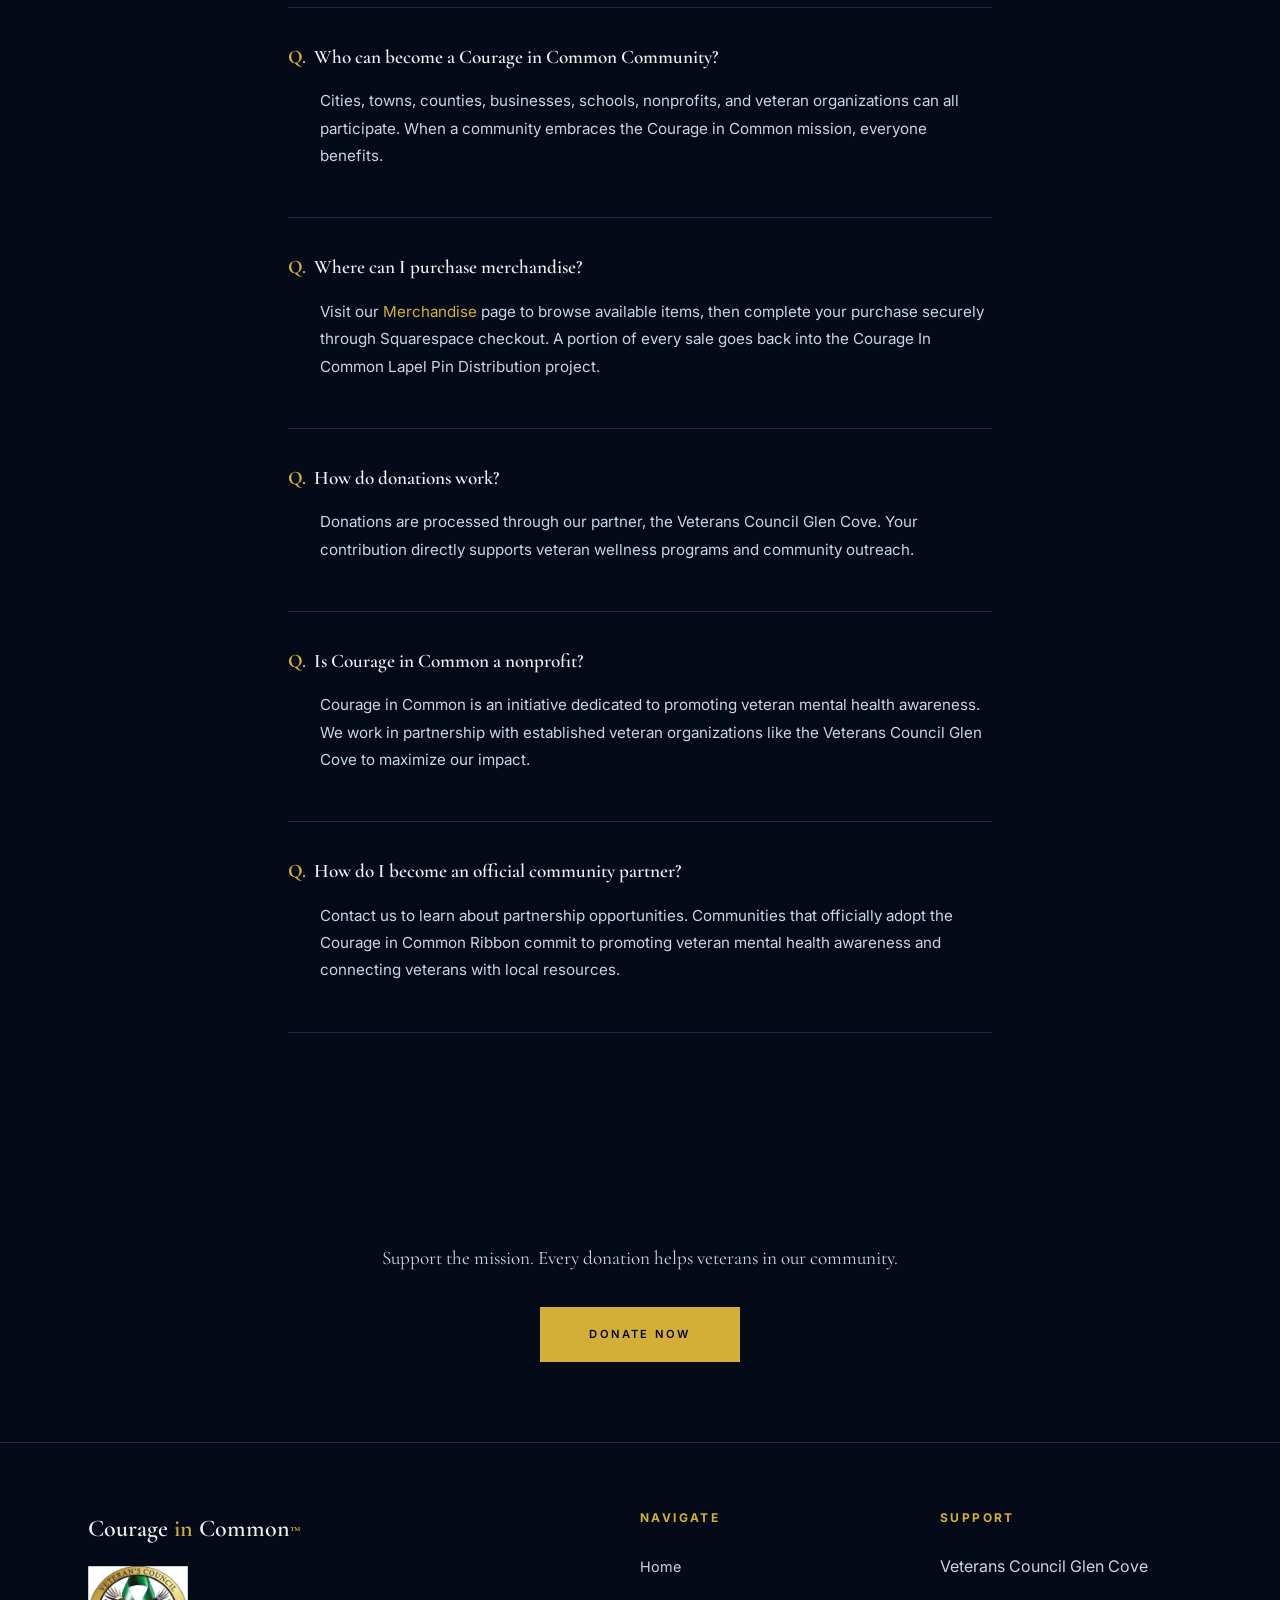
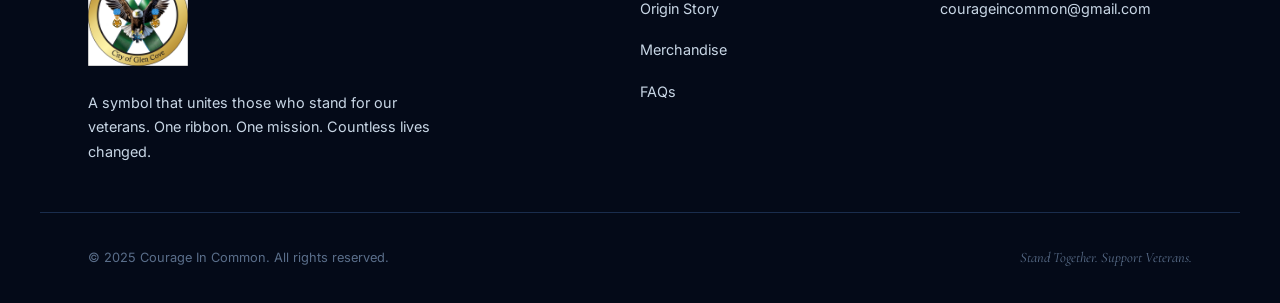
==== commit 03f33935: "Add Squarespace store links, merchandise updates, and setup guide" ====
--- a/faqs.html
+++ b/faqs.html
@@ -158,7 +158,7 @@
     .reveal { opacity: 0; transform: translateY(30px); transition: opacity 0.8s ease, transform 0.8s ease; }
     .reveal.visible { opacity: 1; transform: translateY(0); }
     .color-grid { display: grid; grid-template-columns: repeat(3, 1fr); gap: 1.5rem; margin-top: 1.5rem; }
-    .color-card { background: var(--bg-card); border: 1px solid var(--border); padding: 2rem; transition: all var(--transition); position: relative; overflow: hidden; }
+    .color-card { background: var(--bg-card); border: 1px solid var(--border); padding: 2rem; transition: all var(--transition); position: relative; overflow: hidden; display: flex; flex-direction: column; min-height: 160px; }
     .color-card::before { content: ''; position: absolute; top: 0; left: 0; right: 0; height: 4px; background: var(--card-accent, var(--gold)); }
     .color-card:hover { border-color: rgba(212, 175, 55, 0.25); transform: translateY(-4px); }
     .color-card h3 { font-family: var(--font-display); font-weight: 600; font-size: 1.1rem; color: var(--text-primary); margin-bottom: 0.5rem; }
@@ -200,7 +200,7 @@
     </div></div>
     <div class="faq-item reveal"><h3 class="faq-question">How can I get involved?</h3><div class="faq-answer"><p>There are many ways to participate: wear the ribbon, display it at your business or organization, sponsor awareness events, support local veterans, become an official community partner, or simply help spread hope one conversation at a time.</p></div></div>
     <div class="faq-item reveal"><h3 class="faq-question">Who can become a Courage in Common Community?</h3><div class="faq-answer"><p>Cities, towns, counties, businesses, schools, nonprofits, and veteran organizations can all participate. When a community embraces the Courage in Common mission, everyone benefits.</p></div></div>
-    <div class="faq-item reveal"><h3 class="faq-question">Where can I purchase merchandise?</h3><div class="faq-answer"><p>Visit our <a href="merchandise.html">Merchandise</a> page to browse available items including ribbons, t-shirts, beanies, mugs, and travel tumblers. A portion of every sale from merchandise goes back into the Courage In Common Lapel Pin Distribution project.</p></div></div>
+    <div class="faq-item reveal"><h3 class="faq-question">Where can I purchase merchandise?</h3><div class="faq-answer"><p>Visit our <a href="merchandise.html">Merchandise</a> page to browse available items, then complete your purchase securely through Squarespace checkout. A portion of every sale goes back into the Courage In Common Lapel Pin Distribution project.</p></div></div>
     <div class="faq-item reveal"><h3 class="faq-question">How do donations work?</h3><div class="faq-answer"><p>Donations are processed through our partner, the Veterans Council Glen Cove. Your contribution directly supports veteran wellness programs and community outreach.</p></div></div>
     <div class="faq-item reveal"><h3 class="faq-question">Is Courage in Common a nonprofit?</h3><div class="faq-answer"><p>Courage in Common is an initiative dedicated to promoting veteran mental health awareness. We work in partnership with established veteran organizations like the Veterans Council Glen Cove to maximize our impact.</p></div></div>
     <div class="faq-item reveal"><h3 class="faq-question">How do I become an official community partner?</h3><div class="faq-answer"><p>Contact us to learn about partnership opportunities. Communities that officially adopt the Courage in Common Ribbon commit to promoting veteran mental health awareness and connecting veterans with local resources.</p></div></div>
